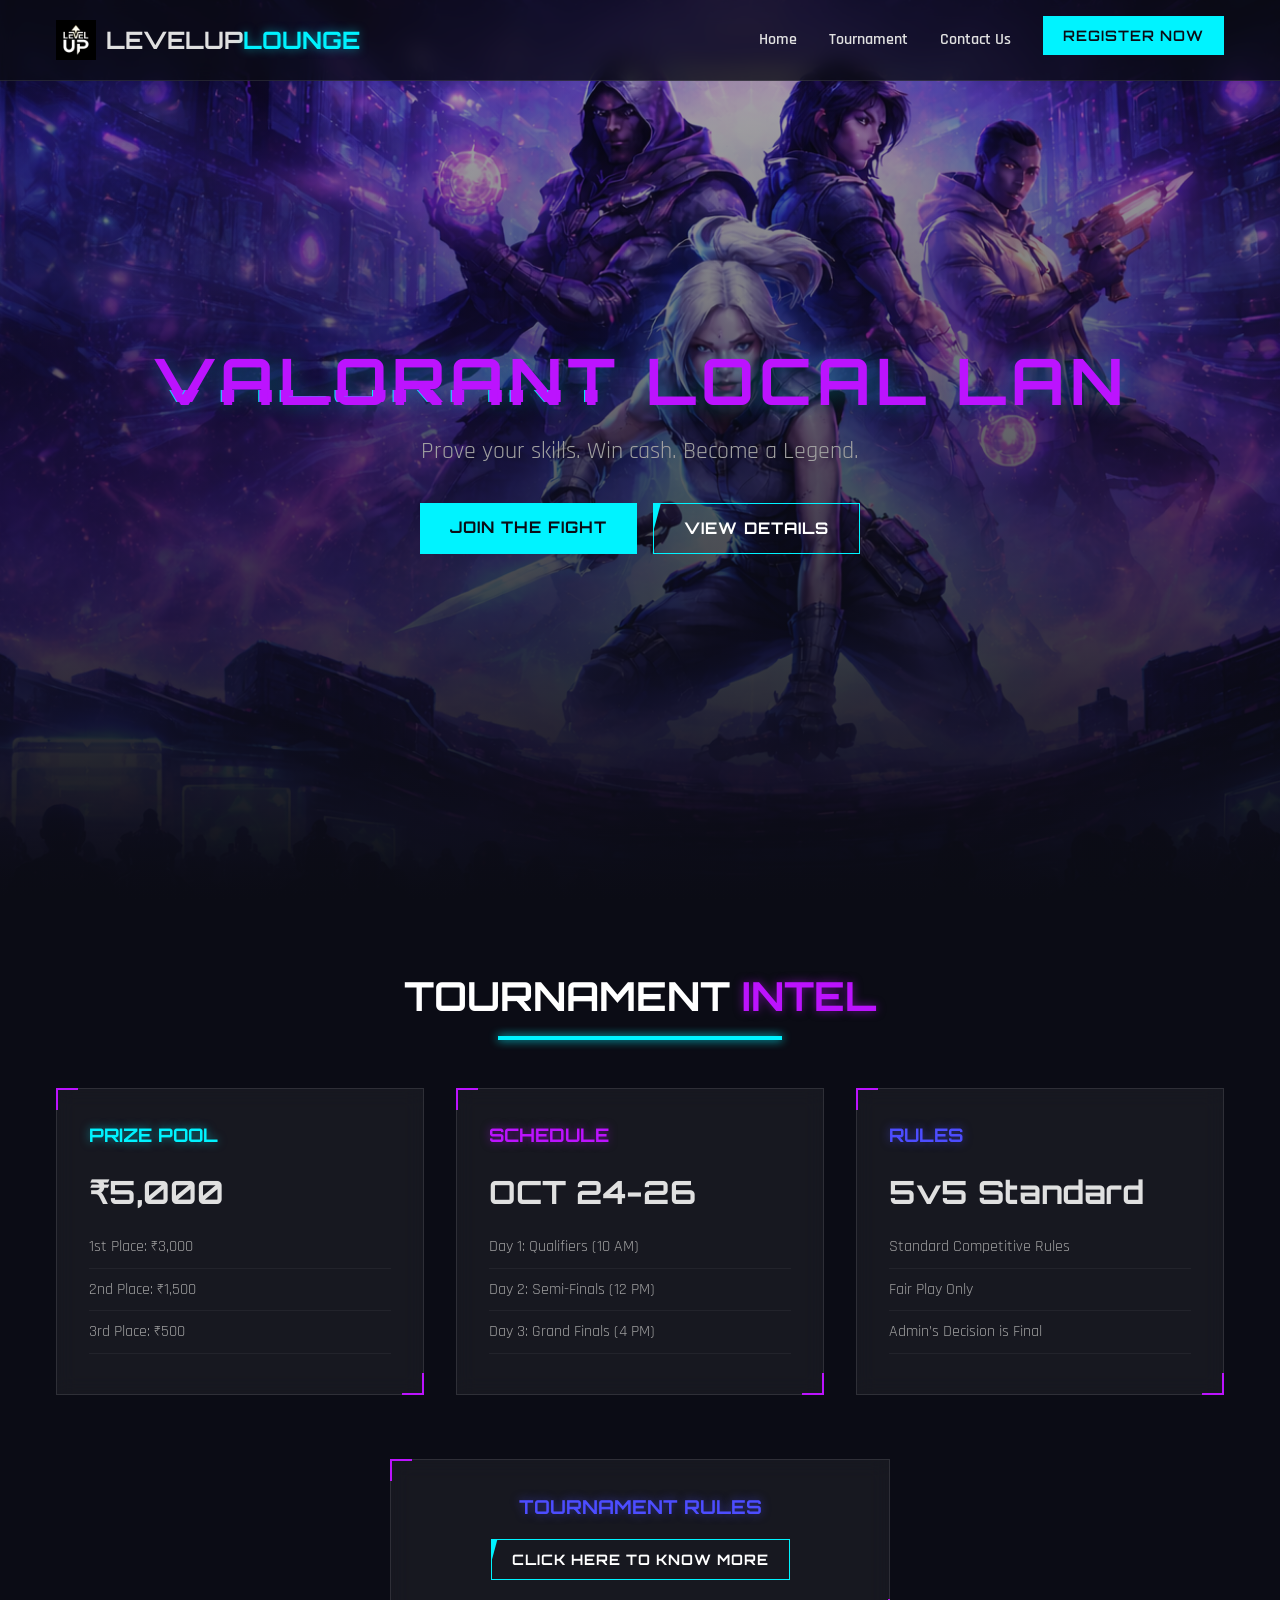
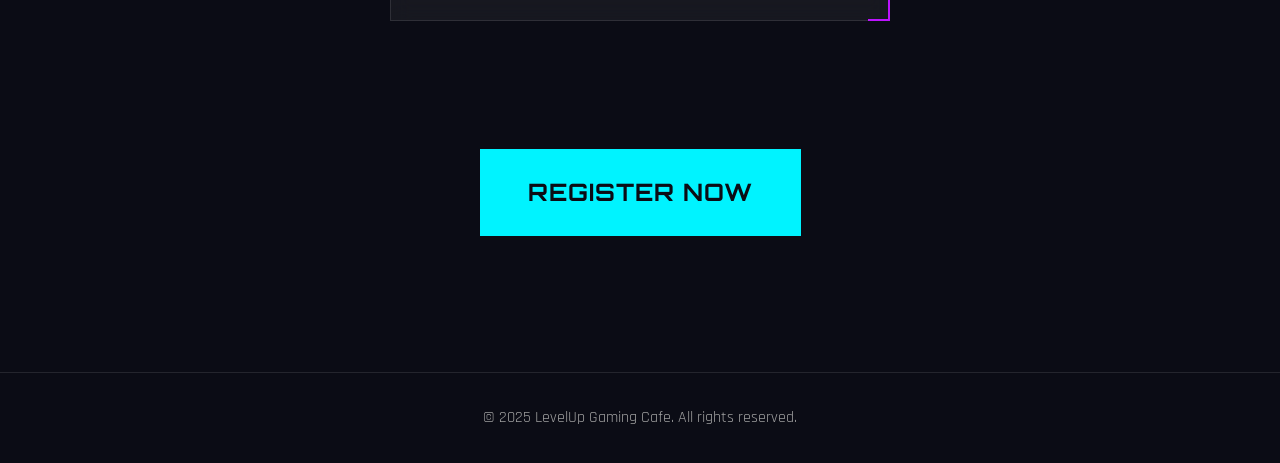
==== tournament.html @ 294e7999 "Add files via upload" ====
<!DOCTYPE html>
<html lang="en">

<head>
    <meta charset="UTF-8">
    <meta name="viewport" content="width=device-width, initial-scale=1.0">
    <title>Tournament | LevelUp Gaming Cafe</title>
    <link rel="stylesheet" href="css/style.css">
    <link rel="icon" type="image/png" href="assets/cafelogo.png">
</head>

<body>
    <!-- Navbar -->
    <nav class="navbar">
        <div class="container nav-content">
            <div class="logo">
                <img src="assets/cafelogo.png" alt="Logo" class="nav-logo">
                <span>LEVELUP<span class="text-neon-green">LOUNGE</span></span>
            </div>
            <ul class="nav-links">
                <li><a href="index.html">Home</a></li>
                <li><a href="tournament.html" class="active">Tournament</a></li>
                <li><a href="index.html#location">Contact Us</a></li>
                <li><a href="register.html" class="btn btn-sm btn-primary btn-flash">Register Now</a></li>
            </ul>
            <div class="hamburger">
                <span></span><span></span><span></span>
            </div>
        </div>
    </nav>

    <!-- Hero Section -->
    <header id="home" class="hero">
        <div class="hero-bg">
            <img src="assets/hero.png" alt="Cyberpunk Arena">
            <div class="overlay"></div>
        </div>
        <div class="container hero-content">
            <h1 class="glitch-text" data-text="VALORANT LOCAL LAN">VALORANT LOCAL LAN</h1>
            <p class="hero-subtitle">Prove your skills. Win cash. Become a Legend.</p>
            <div class="hero-cta">
                <a href="#register" class="btn btn-primary">Join the Fight</a>
                <a href="#tournament" class="btn">View Details</a>
            </div>
        </div>
    </header>

    <!-- Tournament Info -->
    <section id="tournament" class="section">
        <div class="container">
            <h2 class="section-title">Tournament <span class="text-neon-blue">Intel</span></h2>

            <div class="grid-3">
                <div class="cyber-card">
                    <h3 class="text-neon-green">Prize Pool</h3>
                    <div class="price-tag">₹5,000</div>
                    <ul class="feature-list">
                        <li>1st Place: ₹3,000</li>
                        <li>2nd Place: ₹1,500</li>
                        <li>3rd Place: ₹500</li>
                    </ul>
                </div>

                <div class="cyber-card">
                    <h3 class="text-neon-blue">Schedule</h3>
                    <div class="date-tag">OCT 24-26</div>
                    <ul class="feature-list">
                        <li>Day 1: Qualifiers (10 AM)</li>
                        <li>Day 2: Semi-Finals (12 PM)</li>
                        <li>Day 3: Grand Finals (4 PM)</li>
                    </ul>
                </div>

                <div class="cyber-card">
                    <h3 class="text-neon-pink">Rules</h3>
                    <div class="mode-tag">5v5 Standard</div>
                    <ul class="feature-list">
                        <li>Standard Competitive Rules</li>
                        <li>Fair Play Only</li>
                        <li>Admin’s Decision is Final</li>
                    </ul>
                </div>
            </div>
        </div>
    </section>






    <!-- Rule Book Link -->
    <section class="section" style="padding-top: 0;">
        <div class="container" style="text-align: center;">
            <div class="cyber-card" style="max-width: 500px; margin: 0 auto;">
                <h3 class="text-neon-pink" style="font-size: 1.2rem; margin-bottom: 1rem;">Tournament Rules</h3>
                <a href="rules.html" class="btn btn-sm">Click here to know more</a>
            </div>
        </div>
    </section>

    <!-- Register Now Button Section -->
    <section id="register" class="section">
        <div class="container" style="text-align: center;">
            <a href="register.html" class="btn btn-primary" style="font-size: 1.5rem; padding: 1.5rem 3rem;">Register
                Now</a>
        </div>
    </section>


    <footer>
        <div class="container">
            <p>&copy; 2025 LevelUp Gaming Cafe. All rights reserved.</p>
        </div>
    </footer>

    <script src="js/main.js"></script>
</body>

</html>
---- css/style.css ----
/* Fonts */
@import url('https://fonts.googleapis.com/css2?family=Orbitron:wght@400;500;700;900&family=Rajdhani:wght@300;400;600;700&display=swap');

:root {
    /* Colors */
    --bg-dark: #0b0c15;
    --bg-darker: #05050a;
    --neon-green: #00f3ff;
    --neon-blue: #bc13fe;
    --neon-pink: #4d4dff;
    --text-main: #e0e0e0;
    --text-dim: #a0a0a0;
    --glass-bg: rgba(255, 255, 255, 0.05);
    --glass-border: rgba(255, 255, 255, 0.1);

    /* Spacing */
    --spacing-sm: 0.5rem;
    --spacing-md: 1rem;
    --spacing-lg: 2rem;

    /* Fonts */
    --font-display: 'Orbitron', sans-serif;
    --font-body: 'Rajdhani', sans-serif;
}

* {
    margin: 0;
    padding: 0;
    box-sizing: border-box;
}

body {
    background-color: var(--bg-dark);
    color: var(--text-main);
    font-family: var(--font-body);
    line-height: 1.6;
    overflow-x: hidden;
}

h1,
h2,
h3,
h4 {
    font-family: var(--font-display);
    text-transform: uppercase;
    color: #fff;
}

a {
    text-decoration: none;
    color: inherit;
}

ul {
    list-style: none;
}

/* Utilities */
.container {
    max-width: 1200px;
    margin: 0 auto;
    padding: 0 var(--spacing-md);
}

.text-neon-green {
    color: var(--neon-green);
    text-shadow: 0 0 10px rgba(0, 243, 255, 0.5);
}

.text-neon-blue {
    color: var(--neon-blue);
    text-shadow: 0 0 10px rgba(188, 19, 254, 0.5);
}

.text-neon-pink {
    color: var(--neon-pink);
    text-shadow: 0 0 10px rgba(77, 77, 255, 0.5);
}

.bg-darker {
    background-color: var(--bg-darker);
}

.section {
    padding: 4rem 0;
}

.section-title {
    font-size: 2.5rem;
    margin-bottom: 3rem;
    text-align: center;
    position: relative;
    display: inline-block;
    left: 50%;
    transform: translateX(-50%);
}

.section-title::after {
    content: '';
    display: block;
    width: 60%;
    height: 4px;
    background: var(--neon-green);
    margin: 0.5rem auto 0;
    box-shadow: 0 0 10px var(--neon-green);
}

/* Buttons */
.btn {
    display: inline-block;
    padding: 12px 30px;
    font-family: var(--font-display);
    font-weight: 700;
    text-transform: uppercase;
    background: transparent;
    color: white;
    border: 1px solid var(--neon-green);
    position: relative;
    overflow: hidden;
    transition: all 0.3s ease;
    cursor: pointer;
    letter-spacing: 1px;
}

.btn::before {
    content: '';
    position: absolute;
    top: 0;
    left: -100%;
    width: 100%;
    height: 100%;
    background: var(--neon-green);
    transition: transform 0.3s ease;
    z-index: -1;
    transform: skewX(-15deg);
}

.btn:hover {
    color: var(--bg-dark);
    box-shadow: 0 0 20px rgba(0, 243, 255, 0.4);
}

.btn:hover::before {
    transform: translateX(100%) skewX(-15deg);
    left: 0;
}

.btn-primary {
    background: var(--neon-green);
    color: var(--bg-dark);
    border: none;
}

.btn-primary:hover {
    background: #fff;
    box-shadow: 0 0 30px var(--neon-green);
}

.btn-sm {
    padding: 8px 20px;
    font-size: 0.9rem;
}

.btn-block {
    width: 100%;
    text-align: center;
}

/* Navbar */
.navbar {
    position: fixed;
    top: 0;
    left: 0;
    width: 100%;
    padding: 1rem 0;
    background: rgba(11, 12, 21, 0.8);
    backdrop-filter: blur(10px);
    z-index: 1000;
    border-bottom: 1px solid var(--glass-border);
}

.nav-content {
    display: flex;
    justify-content: space-between;
    align-items: center;
}

.logo {
    display: flex;
    align-items: center;
    gap: 10px;
    font-family: var(--font-display);
    font-size: 1.5rem;
    font-weight: 700;
}

.nav-logo {
    width: 40px;
    height: 40px;
}

.nav-links {
    display: flex;
    gap: 2rem;
    align-items: center;
}

.nav-links a {
    font-weight: 600;
    transition: color 0.3s;
}

.nav-links a:hover {
    color: var(--neon-green);
}

.hamburger {
    display: none;
    cursor: pointer;
}

.hamburger span {
    display: block;
    width: 25px;
    height: 3px;
    background: white;
    margin: 5px 0;
}

/* Hero */
.hero {
    position: relative;
    height: 100vh;
    display: flex;
    align-items: center;
    justify-content: center;
    text-align: center;
}

.hero-bg {
    position: absolute;
    top: 0;
    left: 0;
    width: 100%;
    height: 100%;
    z-index: -1;
}

.hero-bg img {
    width: 100%;
    height: 100%;
    object-fit: cover;
}

.hero-bg .overlay {
    position: absolute;
    top: 0;
    left: 0;
    width: 100%;
    height: 100%;
    background: linear-gradient(to bottom, rgba(15, 15, 19, 0.3), var(--bg-dark));
}

.hero-content h1 {
    font-size: 4rem;
    line-height: 1.1;
    margin-bottom: 1rem;
    text-shadow: 0 0 20px rgba(0, 243, 255, 0.3);
}

.hero-subtitle {
    font-size: 1.5rem;
    margin-bottom: 2rem;
    color: var(--text-dim);
}

.hero-cta {
    display: flex;
    gap: 1rem;
    justify-content: center;
}

/* Cards & Grid */
.grid-3 {
    display: grid;
    grid-template-columns: repeat(auto-fit, minmax(300px, 1fr));
    gap: 2rem;
}

.cyber-card {
    background: var(--glass-bg);
    border: 1px solid var(--glass-border);
    backdrop-filter: blur(10px);
    padding: 2rem;
    position: relative;
    transition: transform 0.3s;
}

.cyber-card:hover {
    transform: translateY(-5px);
    border-color: var(--neon-blue);
    box-shadow: 0 0 15px rgba(0, 243, 255, 0.2);
}

.cyber-card::after {
    content: '';
    position: absolute;
    top: -1px;
    left: -1px;
    width: 20px;
    height: 20px;
    border-top: 2px solid var(--neon-blue);
    border-left: 2px solid var(--neon-blue);
}

.cyber-card::before {
    content: '';
    position: absolute;
    bottom: -1px;
    right: -1px;
    width: 20px;
    height: 20px;
    border-bottom: 2px solid var(--neon-blue);
    border-right: 2px solid var(--neon-blue);
}

.price-tag,
.date-tag,
.mode-tag {
    font-family: var(--font-display);
    font-size: 2rem;
    margin: 1rem 0;
    font-weight: 700;
}

.feature-list li {
    margin-bottom: 0.5rem;
    color: var(--text-dim);
    border-bottom: 1px solid rgba(255, 255, 255, 0.05);
    padding-bottom: 0.5rem;
}

/* Location */
.location-content {
    display: flex;
    gap: 2rem;
    align-items: center;
    justify-content: space-between;
}

.location-content>div {
    flex: 1;
}

.location-text h3 {
    font-size: 2rem;
    margin-bottom: 1rem;
}

.location-map {
    height: 300px;
    display: flex;
    align-items: center;
    justify-content: center;
    background: rgba(0, 0, 0, 0.3);
}

/* Forms */
.roster-grid {
    display: grid;
    grid-template-columns: repeat(4, 1fr);
    gap: 10px;
    margin-bottom: 10px;
}

.form-group {
    margin-bottom: 1.5rem;
}

.form-control {
    width: 100%;
    padding: 12px 15px;
    background: rgba(0, 0, 0, 0.3);
    border: 1px solid var(--glass-border);
    color: white;
    font-family: var(--font-body);
    font-size: 1rem;
}

.form-control:focus {
    outline: none;
    border-color: var(--neon-green);
    box-shadow: 0 0 10px rgba(0, 255, 157, 0.2);
}

label {
    display: block;
    margin-bottom: 0.5rem;
    font-weight: 600;
    color: var(--text-dim);
}

/* Footer */
footer {
    padding: 2rem 0;
    text-align: center;
    color: var(--text-dim);
    border-top: 1px solid var(--glass-border);
    margin-top: 4rem;
}

/* Glitch Effect Simple */
.glitch-text {
    position: relative;
    font-size: 4rem;
    color: var(--neon-blue);
    letter-spacing: 5px;
    text-align: center;
}

.glitch-text::before,
.glitch-text::after {
    content: attr(data-text);
    position: absolute;
    top: 0;
    left: 0;
    width: 100%;
    height: 100%;
}

.glitch-text::before {
    left: 2px;
    text-shadow: -1px 0 #bc13fe;
    clip: rect(44px, 450px, 56px, 0);
    animation: glitch-anim 5s infinite linear alternate-reverse;
}

.glitch-text::after {
    left: -2px;
    text-shadow: -1px 0 #00f3ff;
    clip: rect(44px, 450px, 56px, 0);
    animation: glitch-anim2 5s infinite linear alternate-reverse;
}

@keyframes glitch-anim {
    0% {
        clip: rect(10px, 9999px, 30px, 0);
    }

    20% {
        clip: rect(80px, 9999px, 100px, 0);
    }

    40% {
        clip: rect(40px, 9999px, 60px, 0);
    }

    60% {
        clip: rect(10px, 9999px, 30px, 0);
    }

    80% {
        clip: rect(60px, 9999px, 90px, 0);
    }

    100% {
        clip: rect(30px, 9999px, 50px, 0);
    }
}

@keyframes glitch-anim2 {
    0% {
        clip: rect(60px, 9999px, 90px, 0);
    }

    20% {
        clip: rect(10px, 9999px, 30px, 0);
    }

    40% {
        clip: rect(80px, 9999px, 100px, 0);
    }

    60% {
        clip: rect(40px, 9999px, 60px, 0);
    }

    80% {
        clip: rect(10px, 9999px, 30px, 0);
    }

    100% {
        clip: rect(90px, 9999px, 100px, 0);
    }
}

/* File Input Styling */
input[type="file"] {
    padding: 10px;
    background: rgba(0, 0, 0, 0.3);
    height: auto;
}

input[type="file"]::file-selector-button {
    background: var(--neon-blue);
    color: var(--bg-dark);
    border: none;
    padding: 5px 10px;
    margin-right: 10px;
    cursor: pointer;
    font-weight: bold;
    font-family: var(--font-main);
    transition: all 0.3s ease;
}

input[type="file"]::file-selector-button:hover {
    background: var(--neon-green);
}

/* Admin Styles */
.screenshot-btn {
    color: var(--neon-blue);
    text-decoration: underline;
    cursor: pointer;
    background: none;
    border: none;
    font-family: var(--font-body);
}

.screenshot-btn:hover {
    color: var(--neon-green);
}

.modal {
    position: fixed;
    top: 0;
    left: 0;
    width: 100%;
    height: 100%;
    background: rgba(0, 0, 0, 0.9);
    display: flex;
    justify-content: center;
    align-items: center;
    z-index: 3000;
}

.modal-content {
    max-width: 90%;
    max-height: 90%;
    border: 2px solid var(--neon-green);
    box-shadow: 0 0 20px var(--neon-green);
}

.close-modal {
    position: absolute;
    top: 20px;
    right: 30px;
    color: white;
    font-size: 3rem;
    cursor: pointer;
}

/* Slideshow */
.slideshow-container {
    max-width: 100%;
    position: relative;
    margin-top: 80px;
    overflow: hidden;
    height: calc(100vh - 80px);
}

.slide {
    display: none;
    height: 100%;
}

.slide img {
    width: 100%;
    height: 100%;
    object-fit: cover;
}

.fade {
    animation-name: fade;
    animation-duration: 1.5s;
}

@keyframes fade {
    from {
        opacity: .4
    }

    to {
        opacity: 1
    }
}

.dots-container {
    text-align: center;
    position: absolute;
    bottom: 20px;
    width: 100%;
}

.dot {
    height: 15px;
    width: 15px;
    margin: 0 5px;
    background-color: transparent;
    border: 2px solid var(--neon-green);
    border-radius: 50%;
    display: inline-block;
    transition: background-color 0.6s ease;
    cursor: pointer;
}

.active-dot {
    background-color: var(--neon-green);
    box-shadow: 0 0 10px var(--neon-green);
}

.prev,
.next {
    cursor: pointer;
    position: absolute;
    top: 50%;
    width: auto;
    padding: 16px;
    margin-top: -22px;
    color: white;
    font-weight: bold;
    font-size: 18px;
    transition: 0.6s ease;
    border-radius: 0 3px 3px 0;
    user-select: none;
    background-color: rgba(0, 0, 0, 0.4);
    z-index: 10;
}

.next {
    right: 0;
    border-radius: 3px 0 0 3px;
}

.prev:hover,
.next:hover {
    background-color: var(--neon-green);
    color: var(--bg-dark);
}

.slide-text-overlay {
    position: absolute;
    top: 50%;
    left: 50%;
    transform: translate(-50%, -50%);
    text-align: center;
    width: 90%;
    z-index: 2;
    text-shadow: 0 4px 10px rgba(0, 0, 0, 0.8);
}

.slide-title {
    font-family: 'Helvetica Neue', Helvetica, Arial, sans-serif;
    font-size: 5vw;
    font-weight: 800;
    line-height: 1.2;
    color: white;
    text-transform: none;
    margin-bottom: 1rem;
}

.slide-subtitle {
    font-family: 'Helvetica Neue', Helvetica, Arial, sans-serif;
    font-size: 1.5vw;
    font-weight: 700;
    color: white;
    letter-spacing: 1px;
}

/* Experience Section */
.experience-row {
    display: flex;
    align-items: center;
    gap: 4rem;
    margin-bottom: 6rem;
}

.experience-row:nth-child(even) {
    flex-direction: row-reverse;
}

.experience-img {
    flex: 1;
    overflow: hidden;
    border-radius: 12px;
    border: 2px solid var(--glass-border);
    box-shadow: 0 0 20px rgba(0, 0, 0, 0.5);
    transition: transform 0.3s ease, border-color 0.3s ease;
}

.experience-img:hover {
    transform: scale(1.02);
    border-color: var(--neon-blue);
}

.experience-img img {
    width: 100%;
    display: block;
    height: auto;
}

.experience-text {
    flex: 1;
}

.experience-text h3 {
    font-size: 2.5rem;
    margin-bottom: 1.5rem;
    font-family: var(--font-display);
}

.experience-text p {
    font-size: 1.1rem;
    line-height: 1.8;
    color: var(--text-dim);
}

/* Flashing Animation */
@keyframes flash {
    0% {
        box-shadow: 0 0 5px var(--neon-green);
    }

    50% {
        box-shadow: 0 0 20px var(--neon-green), 0 0 30px var(--neon-green);
        background-color: var(--neon-green);
        color: var(--bg-dark);
    }

    100% {
        box-shadow: 0 0 5px var(--neon-green);
    }
}

.btn-flash {
    animation: flash 1.5s infinite;
}

/* Responsive Adjustments */
@media (max-width: 768px) {
    .nav-links {
        position: fixed;
        top: 70px;
        right: -100%;
        width: 250px;
        height: 100vh;
        background: var(--bg-darker);
        flex-direction: column;
        padding: 2rem;
        transition: right 0.3s ease;
        border-left: 1px solid var(--neon-green);
    }

    .nav-links.active {
        right: 0;
    }

    .hamburger {
        display: block;
    }

    .hero-content h1 {
        font-size: 2.5rem;
    }

    .glitch-text {
        font-size: 2rem;
        letter-spacing: 2px;
    }

    .location-content {
        flex-direction: column;
    }

    .slide-title {
        font-size: 8vw;
    }

    .slide-subtitle {
        font-size: 3.5vw;
    }

    .experience-row,
    .experience-row:nth-child(even) {
        flex-direction: column;
        gap: 2rem;
        margin-bottom: 4rem;
        text-align: center;
    }

    .experience-text h3 {
        font-size: 2rem;
    }
}
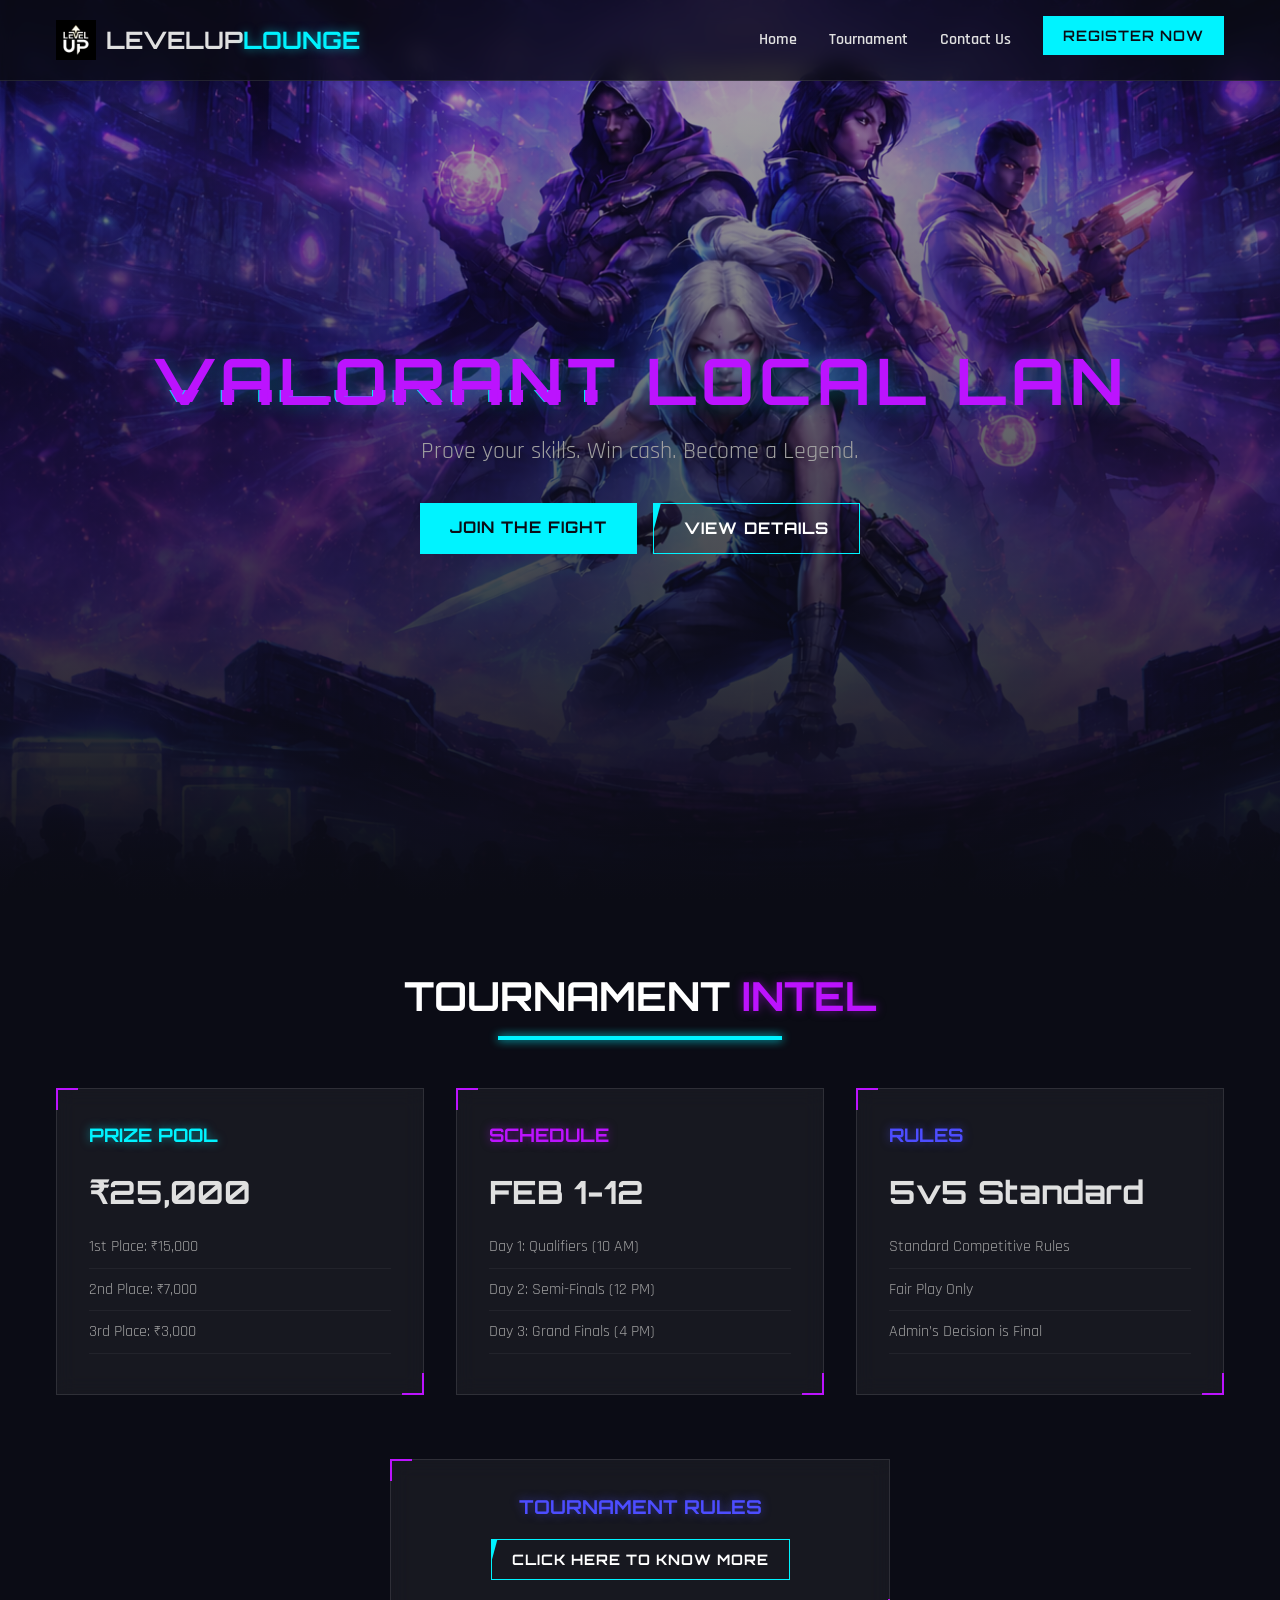
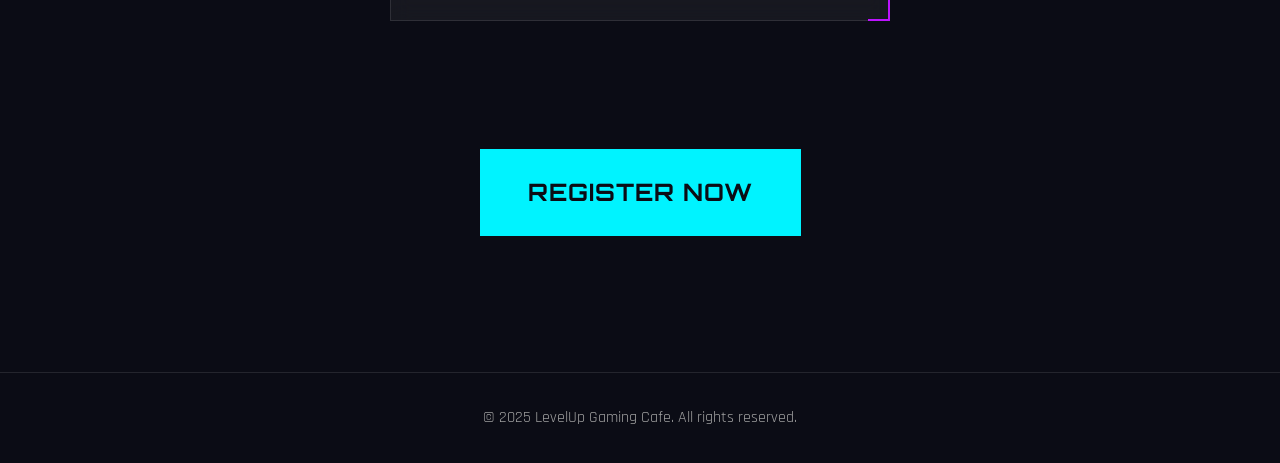
==== commit ad9da1cb: "Update tournament.html" ====
--- a/tournament.html
+++ b/tournament.html
@@ -53,17 +53,17 @@
             <div class="grid-3">
                 <div class="cyber-card">
                     <h3 class="text-neon-green">Prize Pool</h3>
-                    <div class="price-tag">₹5,000</div>
+                    <div class="price-tag">₹25,000</div>
                     <ul class="feature-list">
-                        <li>1st Place: ₹3,000</li>
-                        <li>2nd Place: ₹1,500</li>
-                        <li>3rd Place: ₹500</li>
+                        <li>1st Place: ₹15,000</li>
+                        <li>2nd Place: ₹7,000</li>
+                        <li>3rd Place: ₹3,000</li>
                     </ul>
                 </div>
 
                 <div class="cyber-card">
                     <h3 class="text-neon-blue">Schedule</h3>
-                    <div class="date-tag">OCT 24-26</div>
+                    <div class="date-tag">FEB 1-12</div>
                     <ul class="feature-list">
                         <li>Day 1: Qualifiers (10 AM)</li>
                         <li>Day 2: Semi-Finals (12 PM)</li>
@@ -117,4 +117,5 @@
     <script src="js/main.js"></script>
 </body>
 
-</html>+
+</html>
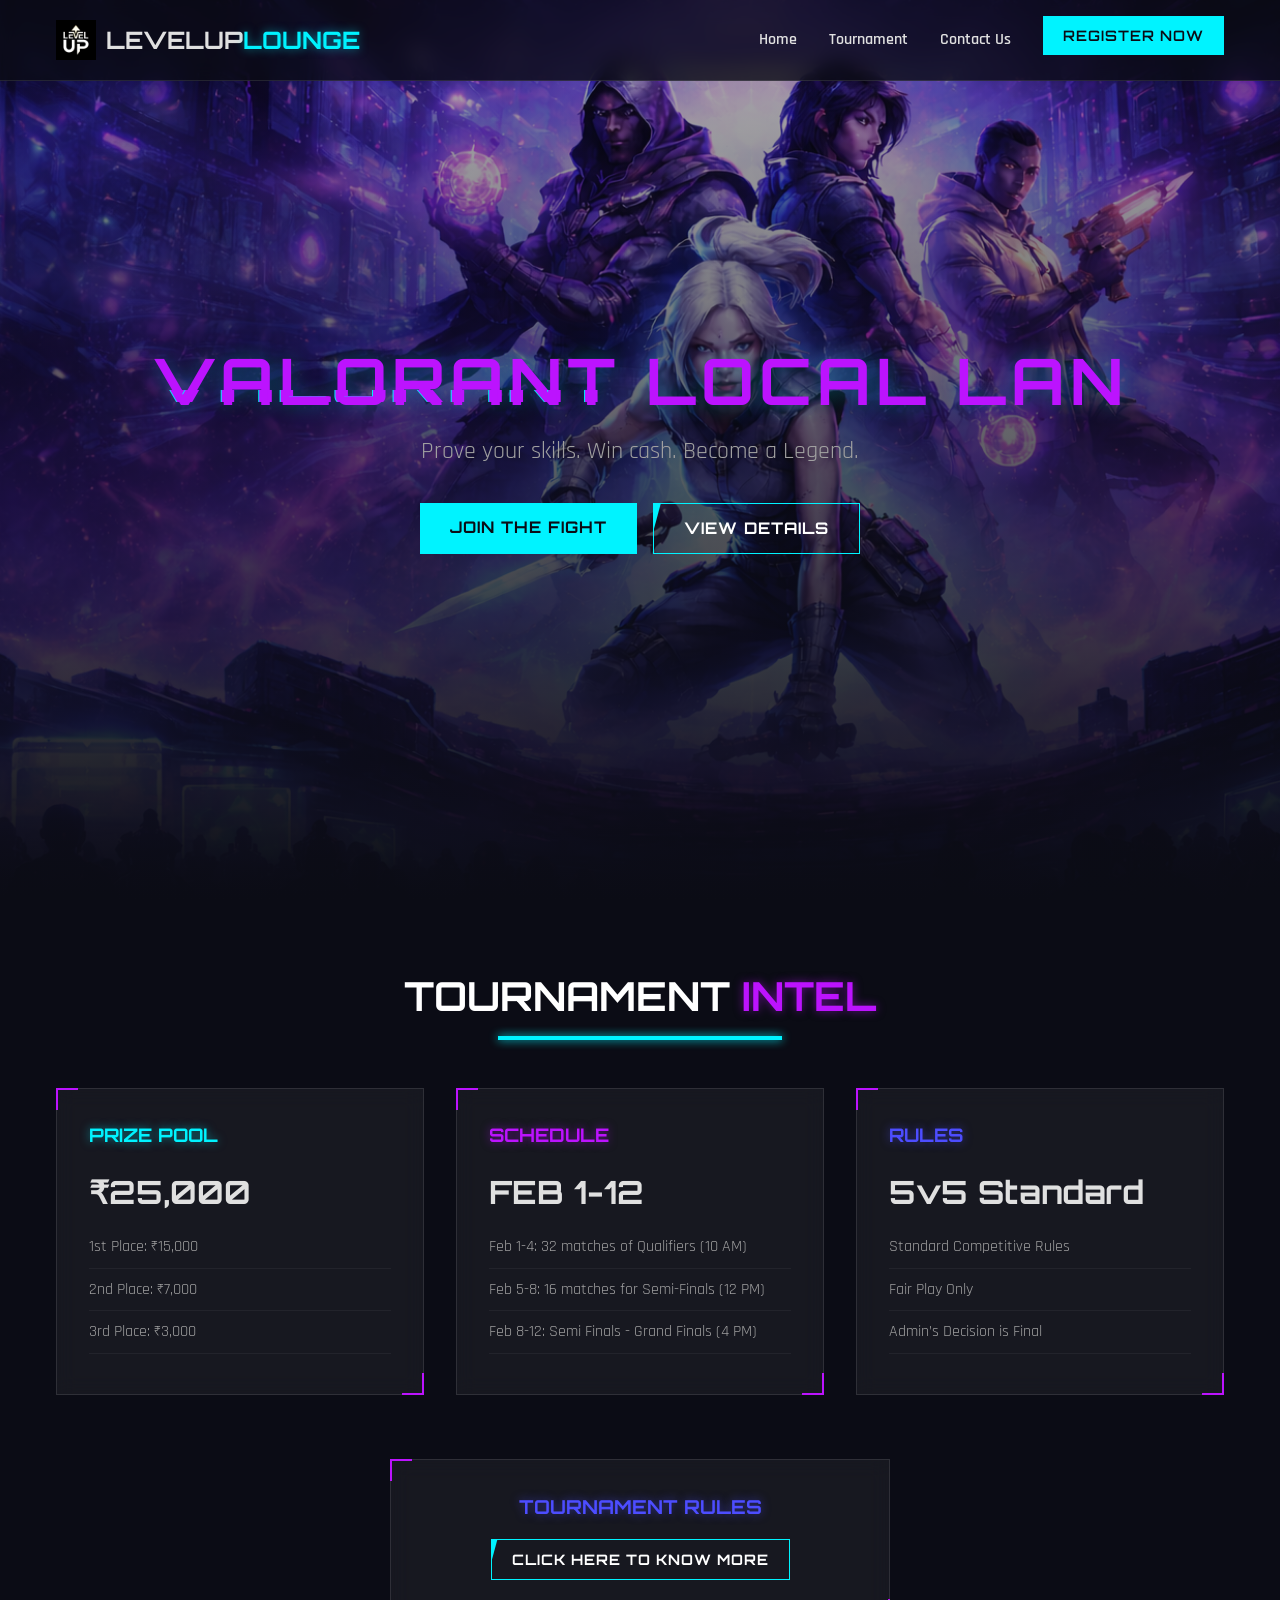
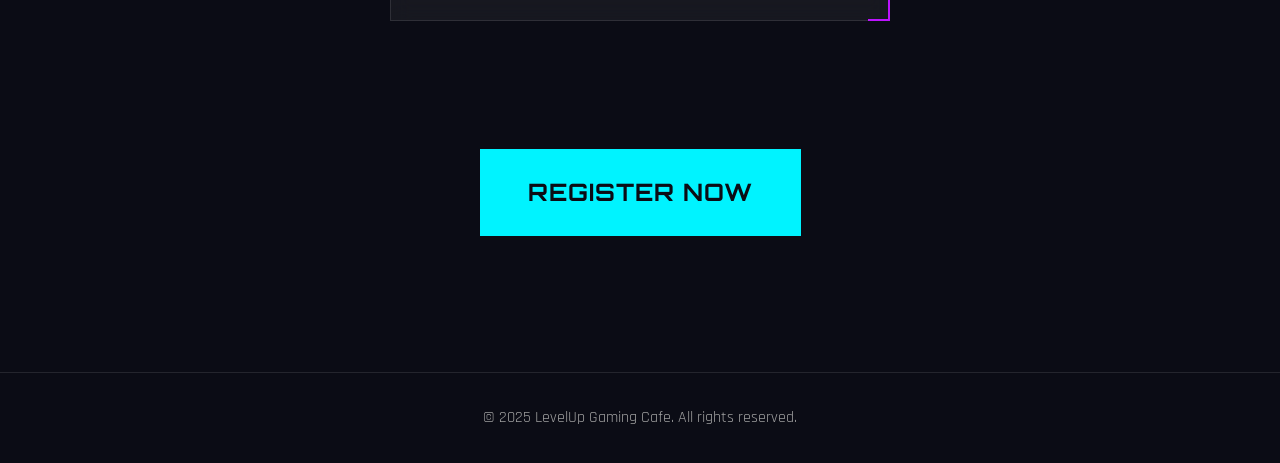
==== commit 7268aeda: "Update tournament.html" ====
--- a/tournament.html
+++ b/tournament.html
@@ -65,9 +65,9 @@
                     <h3 class="text-neon-blue">Schedule</h3>
                     <div class="date-tag">FEB 1-12</div>
                     <ul class="feature-list">
-                        <li>Day 1: Qualifiers (10 AM)</li>
-                        <li>Day 2: Semi-Finals (12 PM)</li>
-                        <li>Day 3: Grand Finals (4 PM)</li>
+                        <li>Feb 1-4: 32 matches of Qualifiers (10 AM)</li>
+                        <li>Feb 5-8: 16 matches for Semi-Finals (12 PM)</li>
+                        <li>Feb 8-12: Semi Finals - Grand Finals (4 PM)</li>
                     </ul>
                 </div>
 
@@ -119,3 +119,4 @@
 
 
 </html>
+
